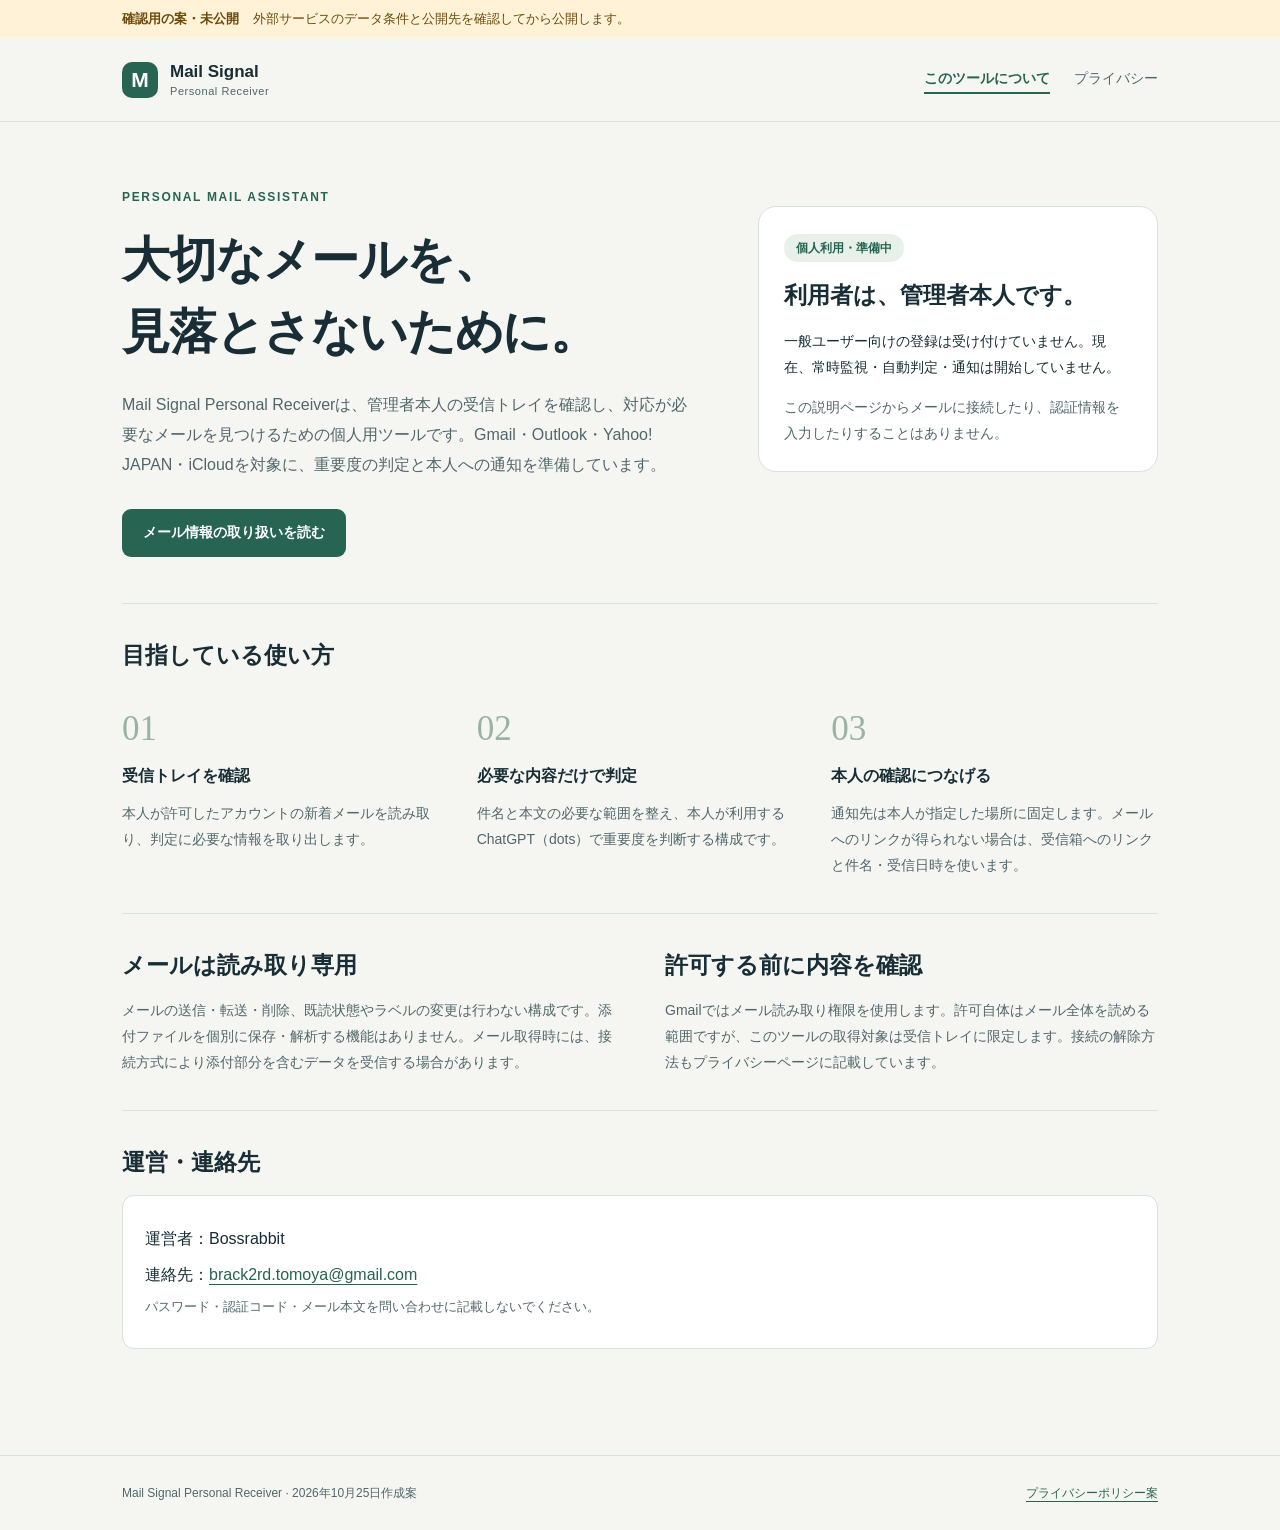
==== index.html @ a9c4130c "first commit" ====
<!doctype html>
<html lang="ja">
<head>
  <meta charset="utf-8"><meta name="viewport" content="width=device-width,initial-scale=1">
  <meta name="robots" content="noindex,nofollow"><meta name="referrer" content="no-referrer">
  <meta http-equiv="Content-Security-Policy" content="default-src 'none'; style-src 'self'; img-src 'self'; base-uri 'none'; form-action 'none'">
  <title>Mail Signal Personal Receiver｜個人用メール通知</title>
  <meta name="description" content="Mail Signal Personal Receiverの目的と、メール情報の取り扱いについて。管理者本人のための個人用メール確認・通知ツールです。">
  <link rel="stylesheet" href="styles.css">
</head>
<body>
<a class="skip" href="#main">本文へ</a>
<div class="draft"><div class="wrap"><strong>確認用の案・未公開</strong>外部サービスのデータ条件と公開先を確認してから公開します。</div></div>
<header><div class="wrap header">
  <a class="brand" href="index.html"><span class="mark" aria-hidden="true">M</span><span>Mail Signal<small>Personal Receiver</small></span></a>
  <nav aria-label="メインナビゲーション"><a href="index.html" aria-current="page">このツールについて</a><a href="privacy.html">プライバシー</a></nav>
</div></header>
<main id="main"><div class="wrap">
  <div class="hero">
    <div><div class="eyebrow">PERSONAL MAIL ASSISTANT</div><h1>大切なメールを、<br>見落とさないために。</h1>
      <p class="lede">Mail Signal Personal Receiverは、管理者本人の受信トレイを確認し、対応が必要なメールを見つけるための個人用ツールです。Gmail・Outlook・Yahoo! JAPAN・iCloudを対象に、重要度の判定と本人への通知を準備しています。</p>
      <a class="button" href="privacy.html">メール情報の取り扱いを読む</a>
    </div>
    <aside class="status" aria-label="提供状況"><span class="badge">個人利用・準備中</span><h2>利用者は、管理者本人です。</h2><p>一般ユーザー向けの登録は受け付けていません。現在、常時監視・自動判定・通知は開始していません。</p><p class="quiet">この説明ページからメールに接続したり、認証情報を入力したりすることはありません。</p></aside>
  </div>
  <section class="section" aria-labelledby="how"><h2 id="how">目指している使い方</h2><div class="flow">
    <article><div class="number">01</div><h3>受信トレイを確認</h3><p>本人が許可したアカウントの新着メールを読み取り、判定に必要な情報を取り出します。</p></article>
    <article><div class="number">02</div><h3>必要な内容だけで判定</h3><p>件名と本文の必要な範囲を整え、本人が利用するChatGPT（dots）で重要度を判断する構成です。</p></article>
    <article><div class="number">03</div><h3>本人の確認につなげる</h3><p>通知先は本人が指定した場所に固定します。メールへのリンクが得られない場合は、受信箱へのリンクと件名・受信日時を使います。</p></article>
  </div></section>
  <section class="section columns"><div><h2>メールは読み取り専用</h2><p>メールの送信・転送・削除、既読状態やラベルの変更は行わない構成です。添付ファイルを個別に保存・解析する機能はありません。メール取得時には、接続方式により添付部分を含むデータを受信する場合があります。</p></div><div><h2>許可する前に内容を確認</h2><p>Gmailではメール読み取り権限を使用します。許可自体はメール全体を読める範囲ですが、このツールの取得対象は受信トレイに限定します。接続の解除方法もプライバシーページに記載しています。</p></div></section>
  <section class="section"><h2>運営・連絡先</h2><div class="contact"><p>運営者：Bossrabbit</p><p>連絡先：<a href="mailto:brack2rd.tomoya@gmail.com">brack2rd.tomoya@gmail.com</a></p><p class="quiet">パスワード・認証コード・メール本文を問い合わせに記載しないでください。</p></div></section>
</div></main>
<footer><div class="wrap footer"><span>Mail Signal Personal Receiver · 2026年10月25日作成案</span><span><a href="privacy.html">プライバシーポリシー案</a></span></div></footer>
</body></html>
---- styles.css ----
:root{--ink:#182d35;--muted:#52666b;--paper:#f5f6f1;--line:#d9e1db;--accent:#276451;--white:#fff;--note:#fff2d7;--note-ink:#6b4b0c}*{box-sizing:border-box}html{scroll-behavior:auto}body{margin:0;background:var(--paper);color:var(--ink);font-family:"Yu Gothic UI","Yu Gothic","Hiragino Kaku Gothic ProN",Meiryo,sans-serif;line-height:1.85}a{color:var(--accent);text-underline-offset:4px}a:hover{text-decoration-thickness:2px}a:focus-visible{outline:3px solid #cf9a31;outline-offset:5px}.skip{position:absolute;left:1rem;top:-8rem;background:white;padding:.6rem}.skip:focus{top:1rem;z-index:2}.wrap{max-width:1100px;margin:auto;padding:0 32px}.draft{background:var(--note);color:var(--note-ink);font-size:13px;padding:7px 0}.draft strong{margin-right:14px}header{border-bottom:1px solid var(--line)}.header{display:flex;align-items:center;justify-content:space-between;gap:24px;padding-top:22px;padding-bottom:22px}.brand{text-decoration:none;color:var(--ink);display:flex;align-items:center;gap:12px;font-size:17px;font-weight:700;line-height:1.4}.mark{width:36px;height:36px;background:var(--accent);color:white;display:grid;place-items:center;border-radius:10px;font-size:21px}.brand small{display:block;font-size:11px;font-weight:500;letter-spacing:.05em;color:var(--muted)}nav{display:flex;gap:24px;font-size:14px}nav a{text-decoration:none;color:var(--muted)}nav a[aria-current=page]{color:var(--accent);font-weight:700;border-bottom:2px solid var(--accent)}main{padding:54px 0 72px}.eyebrow{font-size:12px;letter-spacing:.14em;color:var(--accent);font-weight:700}.hero{display:grid;grid-template-columns:1.45fr 1fr;gap:55px;align-items:start;padding:10px 0 46px}h1{font-size:clamp(31px,4.1vw,48px);line-height:1.5;letter-spacing:-.025em;font-family:"Yu Mincho","Hiragino Mincho ProN",serif;margin:16px 0 22px}h2{font-size:23px;line-height:1.5;margin:0 0 16px}h3{font-size:16px;margin:0 0 10px}.lede{font-size:16px;color:var(--muted);max-width:43em}.status{background:var(--white);border:1px solid var(--line);border-radius:18px;padding:25px;margin-top:20px}.badge{display:inline-block;background:#e8f1e9;color:var(--accent);font-weight:700;font-size:12px;border-radius:30px;padding:3px 12px}.status p{font-size:14px;margin:14px 0 0}.quiet{color:var(--muted);font-size:13px}.button{display:inline-block;background:var(--accent);color:white;border-radius:9px;padding:11px 21px;font-weight:700;font-size:14px;text-decoration:none;margin-top:14px}.section{padding:34px 0;border-top:1px solid var(--line)}.flow{display:grid;grid-template-columns:repeat(3,1fr);gap:28px;margin-top:24px}.number{font-family:Georgia,serif;font-size:35px;color:#99b2a4}.flow p,.columns p{font-size:14px;color:var(--muted);margin:0}.columns{display:grid;grid-template-columns:1fr 1fr;gap:50px}.note{padding:18px 22px;border-left:3px solid #c59635;background:var(--note);font-size:14px;margin:24px 0}.pending{color:var(--note-ink);font-weight:600}.policy{max-width:800px}.policy h1{font-size:38px}.policy section{padding:25px 0;border-top:1px solid var(--line)}.policy section h2{font-size:21px}.policy p,.policy li{font-size:15px}.policy ul,.policy ol{padding-left:1.4em}.policy li{margin:7px 0}.toc{display:flex;gap:10px 24px;flex-wrap:wrap;padding:19px 0 30px;font-size:14px}.table-scroll{overflow:auto}table{width:100%;border-collapse:collapse;font-size:14px;background:white}th,td{text-align:left;vertical-align:top;border-bottom:1px solid var(--line);padding:13px 16px}th{font-size:12px;color:var(--muted);background:#edf1ec}td:first-child{width:60%}.contact{background:var(--white);padding:22px;border:1px solid var(--line);border-radius:12px}.contact p{margin:6px 0}footer{border-top:1px solid var(--line);padding:26px 0;font-size:12px;color:var(--muted)}.footer{display:flex;justify-content:space-between;gap:22px}.footer a{margin-left:20px}@media(max-width:700px){.wrap{padding:0 22px}.header{align-items:flex-start;flex-direction:column;gap:16px}.hero,.flow,.columns{grid-template-columns:1fr;gap:22px}.hero{padding-bottom:26px}.status{margin:0}main{padding-top:30px}h1{font-size:30px}.flow{gap:25px}.flow article{border-bottom:1px solid var(--line);padding-bottom:16px}.footer{flex-direction:column}.footer a{margin:0 18px 0 0}.policy h1{font-size:30px}.policy p,.policy li{font-size:14px}th,td{padding:11px}.draft{font-size:12px}}@media(prefers-reduced-motion:reduce){html{scroll-behavior:auto}}@media print{.draft,nav,.skip,.button{display:none}body{background:white}.wrap{max-width:none}.hero{display:block}.status{break-inside:avoid}a{color:inherit}.policy section{break-inside:avoid}}
.status h2{margin-top:16px}
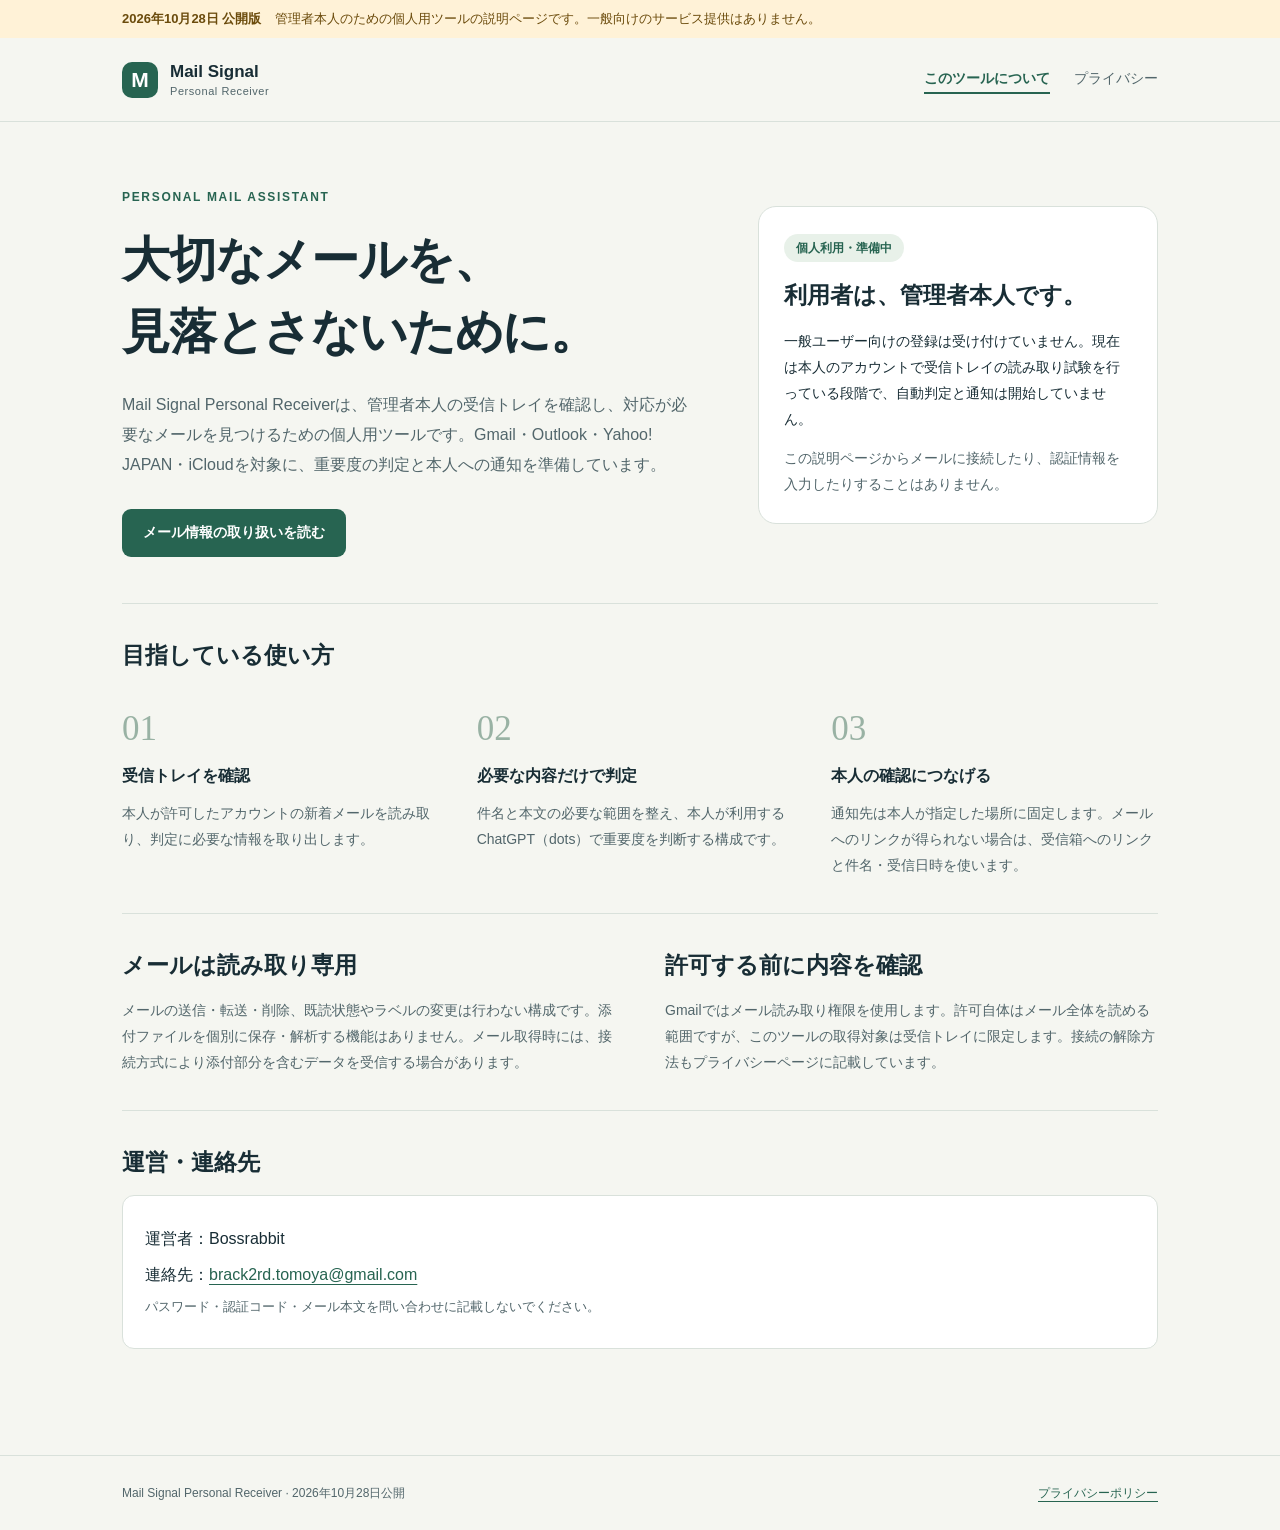
==== commit bbd2204f: "最新ファイルのアップロード" ====
--- a/index.html
+++ b/index.html
@@ -10,7 +10,7 @@
 </head>
 <body>
 <a class="skip" href="#main">本文へ</a>
-<div class="draft"><div class="wrap"><strong>確認用の案・未公開</strong>外部サービスのデータ条件と公開先を確認してから公開します。</div></div>
+<div class="draft"><div class="wrap"><strong>2026年10月28日 公開版</strong>管理者本人のための個人用ツールの説明ページです。一般向けのサービス提供はありません。</div></div>
 <header><div class="wrap header">
   <a class="brand" href="index.html"><span class="mark" aria-hidden="true">M</span><span>Mail Signal<small>Personal Receiver</small></span></a>
   <nav aria-label="メインナビゲーション"><a href="index.html" aria-current="page">このツールについて</a><a href="privacy.html">プライバシー</a></nav>
@@ -21,7 +21,7 @@
       <p class="lede">Mail Signal Personal Receiverは、管理者本人の受信トレイを確認し、対応が必要なメールを見つけるための個人用ツールです。Gmail・Outlook・Yahoo! JAPAN・iCloudを対象に、重要度の判定と本人への通知を準備しています。</p>
       <a class="button" href="privacy.html">メール情報の取り扱いを読む</a>
     </div>
-    <aside class="status" aria-label="提供状況"><span class="badge">個人利用・準備中</span><h2>利用者は、管理者本人です。</h2><p>一般ユーザー向けの登録は受け付けていません。現在、常時監視・自動判定・通知は開始していません。</p><p class="quiet">この説明ページからメールに接続したり、認証情報を入力したりすることはありません。</p></aside>
+    <aside class="status" aria-label="提供状況"><span class="badge">個人利用・準備中</span><h2>利用者は、管理者本人です。</h2><p>一般ユーザー向けの登録は受け付けていません。現在は本人のアカウントで受信トレイの読み取り試験を行っている段階で、自動判定と通知は開始していません。</p><p class="quiet">この説明ページからメールに接続したり、認証情報を入力したりすることはありません。</p></aside>
   </div>
   <section class="section" aria-labelledby="how"><h2 id="how">目指している使い方</h2><div class="flow">
     <article><div class="number">01</div><h3>受信トレイを確認</h3><p>本人が許可したアカウントの新着メールを読み取り、判定に必要な情報を取り出します。</p></article>
@@ -31,5 +31,5 @@
   <section class="section columns"><div><h2>メールは読み取り専用</h2><p>メールの送信・転送・削除、既読状態やラベルの変更は行わない構成です。添付ファイルを個別に保存・解析する機能はありません。メール取得時には、接続方式により添付部分を含むデータを受信する場合があります。</p></div><div><h2>許可する前に内容を確認</h2><p>Gmailではメール読み取り権限を使用します。許可自体はメール全体を読める範囲ですが、このツールの取得対象は受信トレイに限定します。接続の解除方法もプライバシーページに記載しています。</p></div></section>
   <section class="section"><h2>運営・連絡先</h2><div class="contact"><p>運営者：Bossrabbit</p><p>連絡先：<a href="mailto:brack2rd.tomoya@gmail.com">brack2rd.tomoya@gmail.com</a></p><p class="quiet">パスワード・認証コード・メール本文を問い合わせに記載しないでください。</p></div></section>
 </div></main>
-<footer><div class="wrap footer"><span>Mail Signal Personal Receiver · 2026年10月25日作成案</span><span><a href="privacy.html">プライバシーポリシー案</a></span></div></footer>
+<footer><div class="wrap footer"><span>Mail Signal Personal Receiver · 2026年10月28日公開</span><span><a href="privacy.html">プライバシーポリシー</a></span></div></footer>
 </body></html>
